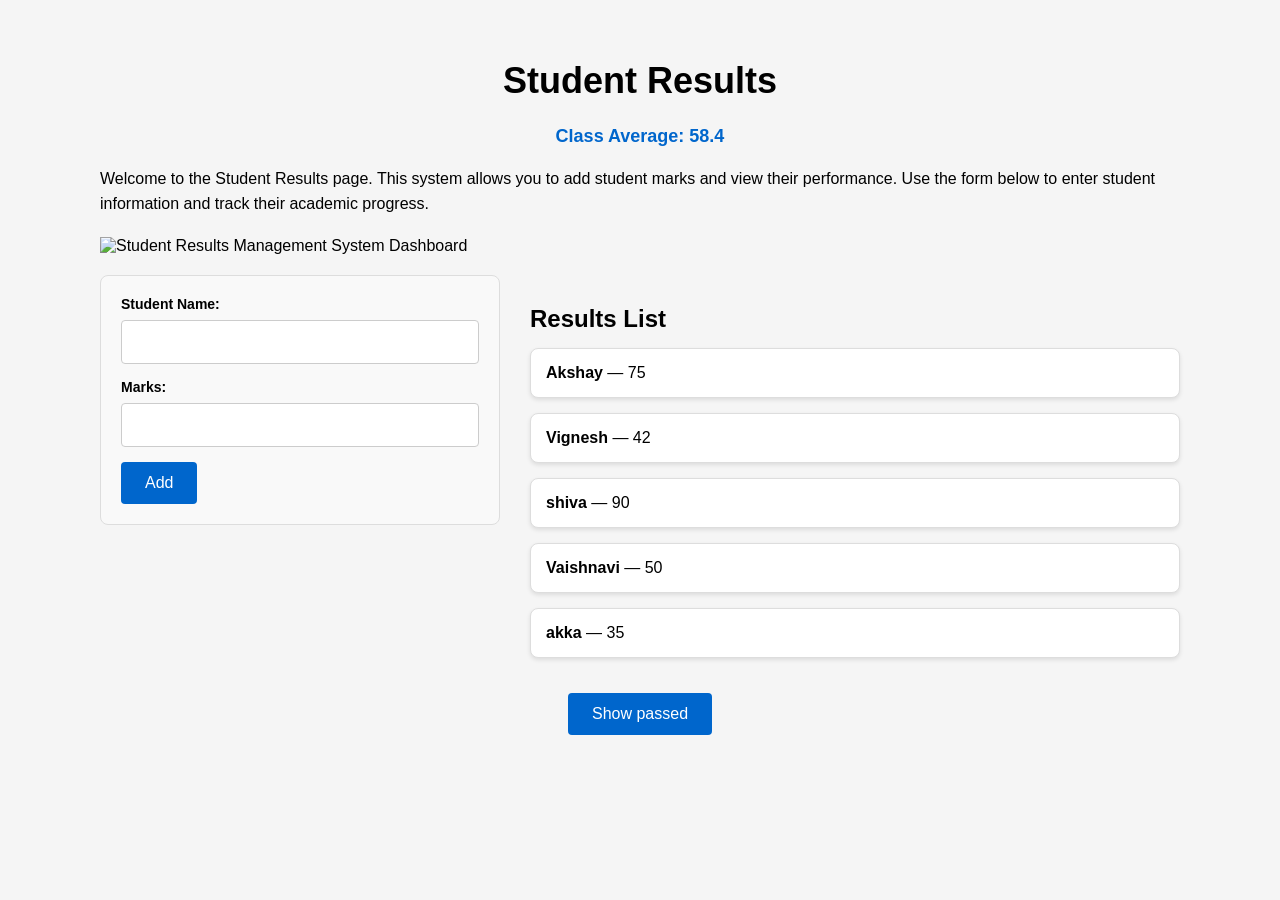
==== student-results.html @ baaf8b39 "Remove 'Visit Company Website' button from webpage Removed the clickable link button from both index" ====
<!DOCTYPE html>
<html lang="en">
<head>
    <meta charset="UTF-8">
    <meta name="viewport" content="width=device-width, initial-scale=1.0">
    <title>Student Results</title>
    <link rel="stylesheet" href="styles.css">
</head>
<body>
    <div class="container">
        <h1>Student Results</h1>
        <p id="classAverage">Class Average: </p>
        
        <p>Welcome to the Student Results page. This system allows you to add student marks and view their performance. Use the form below to enter student information and track their academic progress.</p>
        
        <img src="https://via.placeholder.com/400x200?text=Student+Results+System" alt="Student Results Management System Dashboard">
        
        <div class="main-content">
            <div class="form-container">
                <form>
                    <label for="studentName">Student Name:</label>
                    <input type="text" id="studentName" name="studentName" required>
                    
                    <label for="marks">Marks:</label>
                    <input type="number" id="marks" name="marks" required>
                    
                    <button type="button" id="addButton">Add</button>
                </form>
            </div>
            
            <div id="resultsContainer">
                <h2>Results List</h2>
                <ul id="resultsList"></ul>
            </div>
        </div>
        
        <button type="button" id="showPassedButton">Show passed</button>
    </div>
    <script src="script.js"></script>
</body>
</html>
---- styles.css ----
* {
    margin: 0;
    padding: 0;
    box-sizing: border-box;
}

body {
    font-family: Arial, sans-serif;
    padding: 15px;
    max-width: 1200px;
    margin: 0 auto;
    background-color: #f5f5f5;
}

.container {
    max-width: 1200px;
    margin: 0 auto;
    padding: 15px;
}

h1 {
    text-align: center;
    margin-bottom: 20px;
    font-size: 28px;
}

#classAverage {
    text-align: center;
    font-size: 18px;
    font-weight: bold;
    color: #0066cc;
    margin-bottom: 15px;
}

h2 {
    font-size: 24px;
    margin-bottom: 15px;
}

p {
    margin-bottom: 20px;
    line-height: 1.6;
    font-size: 16px;
}

img {
    display: block;
    margin: 20px auto;
    max-width: 100%;
    height: auto;
}

a {
    display: block;
    text-align: center;
    margin: 20px 0;
    color: #0066cc;
    text-decoration: none;
    font-size: 16px;
}

a:hover {
    text-decoration: underline;
}

.form-container {
    margin-bottom: 30px;
    width: 100%;
}

form {
    max-width: 100%;
    margin: 0 auto;
    padding: 20px;
    border: 1px solid #ddd;
    border-radius: 8px;
    background-color: #f9f9f9;
}

label {
    display: block;
    margin-bottom: 8px;
    font-weight: bold;
    font-size: 14px;
}

input[type="text"],
input[type="number"] {
    width: 100%;
    padding: 12px;
    margin-bottom: 15px;
    border: 1px solid #ccc;
    border-radius: 4px;
    font-size: 16px;
}

button {
    padding: 12px 24px;
    font-size: 16px;
    background-color: #0066cc;
    color: white;
    border: none;
    border-radius: 4px;
    cursor: pointer;
    transition: background-color 0.3s;
    width: 100%;
}

button:hover {
    background-color: #0052a3;
}

#resultsContainer {
    margin-top: 30px;
    width: 100%;
}

#resultsList {
    list-style: none;
}

.student-card {
    border: 1px solid #ddd;
    border-radius: 8px;
    padding: 15px;
    margin-bottom: 15px;
    background-color: white;
    box-shadow: 0 2px 4px rgba(0, 0, 0, 0.1);
}

.student-card .name {
    font-weight: bold;
    font-size: 18px;
    margin-bottom: 5px;
}

.student-card .marks {
    color: #66666615;
    margin-bottom: 5px;
    font-size: 16px;
}

.student-card .status {
    font-weight: bold;
    margin-top: 10px;
    font-size: 16px;
}

.student-card.passed .status {
    color: #28a745;
}

.student-card.failed .status {
    color: #dc3545;
}

#showPassedButton {
    margin-top: 20px;
    display: block;
    margin-left: auto;
    margin-right: auto;
    max-width: 300px;
}

.main-content {
    display: flex;
    flex-direction: column;
    gap: 30px;
}

/* Tablet styles */
@media (min-width: 576px) {
    body {
        padding: 20px;
    }

    .container {
        padding: 20px;
    }

    h1 {
        font-size: 32px;
    }

    button {
        width: auto;
    }

    #showPassedButton {
        width: auto;
    }
}

/* Desktop styles - side by side layout */
@media (min-width: 768px) {
    .main-content {
        flex-direction: row;
        align-items: flex-start;
    }

    .form-container {
        flex: 0 0 400px;
        max-width: 400px;
    }

    #resultsContainer {
        flex: 1;
    }

    form {
        margin: 0;
    }
}

/* Large desktop styles */
@media (min-width: 992px) {
    body {
        padding: 30px;
    }

    .container {
        padding: 30px;
    }

    h1 {
        font-size: 36px;
    }
}

/* Extra small screens */
@media (max-width: 360px) {
    body {
        padding: 10px;
    }

    .container {
        padding: 10px;
    }

    h1 {
        font-size: 24px;
    }

    h2 {
        font-size: 20px;
    }

    form {
        padding: 15px;
    }

    .student-card {
        padding: 12px;
    }

    button {
        padding: 10px 20px;
        font-size: 14px;
    }
}
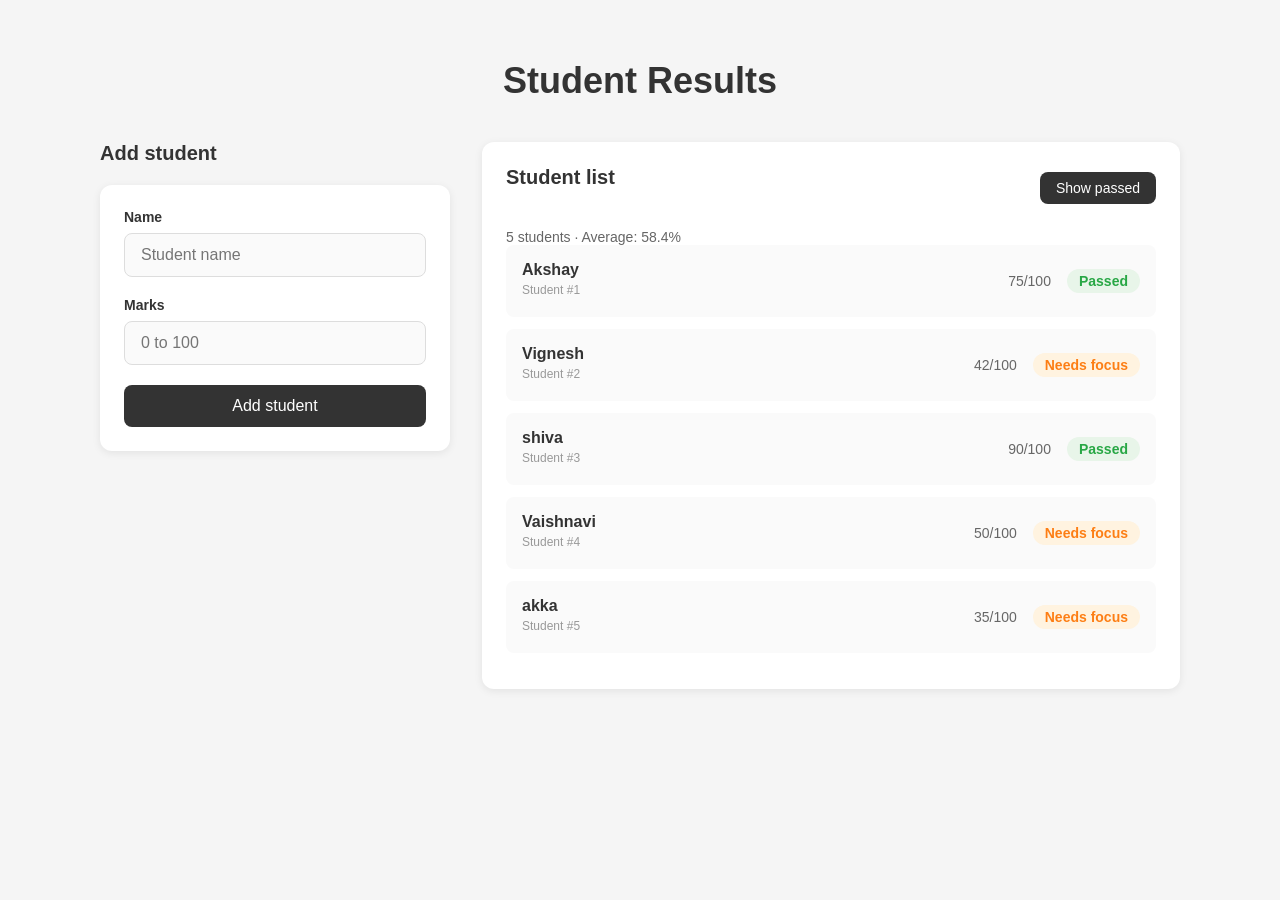
==== commit 7013e428: "Update UI to match demo design with modern card layout" ====
--- a/student-results.html
+++ b/student-results.html
@@ -9,32 +9,30 @@
 <body>
     <div class="container">
         <h1>Student Results</h1>
-        <p id="classAverage">Class Average: </p>
-        
-        <p>Welcome to the Student Results page. This system allows you to add student marks and view their performance. Use the form below to enter student information and track their academic progress.</p>
-        
-        <img src="https://via.placeholder.com/400x200?text=Student+Results+System" alt="Student Results Management System Dashboard">
         
         <div class="main-content">
             <div class="form-container">
+                <h2>Add student</h2>
                 <form>
-                    <label for="studentName">Student Name:</label>
-                    <input type="text" id="studentName" name="studentName" required>
+                    <label for="studentName">Name</label>
+                    <input type="text" id="studentName" name="studentName" placeholder="Student name" required>
                     
-                    <label for="marks">Marks:</label>
-                    <input type="number" id="marks" name="marks" required>
+                    <label for="marks">Marks</label>
+                    <input type="number" id="marks" name="marks" placeholder="0 to 100" required>
                     
-                    <button type="button" id="addButton">Add</button>
+                    <button type="button" id="addButton">Add student</button>
                 </form>
             </div>
             
             <div id="resultsContainer">
-                <h2>Results List</h2>
+                <div class="results-header">
+                    <h2>Student list</h2>
+                    <button type="button" id="showPassedButton">Show passed</button>
+                </div>
+                <div class="results-info" id="resultsInfo"></div>
                 <ul id="resultsList"></ul>
             </div>
         </div>
-        
-        <button type="button" id="showPassedButton">Show passed</button>
     </div>
     <script src="script.js"></script>
 </body>
--- a/styles.css
+++ b/styles.css
@@ -5,11 +5,12 @@
 }
 
 body {
-    font-family: Arial, sans-serif;
-    padding: 15px;
+    font-family: -apple-system, BlinkMacSystemFont, 'Segoe UI', Roboto, Oxygen, Ubuntu, Cantarell, sans-serif;
+    padding: 40px 20px;
     max-width: 1200px;
     margin: 0 auto;
     background-color: #f5f5f5;
+    color: #333;
 }
 
 .container {
@@ -20,48 +21,18 @@
 
 h1 {
     text-align: center;
+    margin-bottom: 40px;
+    font-size: 32px;
+    font-weight: 600;
+}
+
+h2 {
+    font-size: 20px;
     margin-bottom: 20px;
-    font-size: 28px;
-}
-
-#classAverage {
-    text-align: center;
-    font-size: 18px;
-    font-weight: bold;
-    color: #0066cc;
-    margin-bottom: 15px;
-}
-
-h2 {
-    font-size: 24px;
-    margin-bottom: 15px;
-}
-
-p {
-    margin-bottom: 20px;
-    line-height: 1.6;
-    font-size: 16px;
-}
-
-img {
-    display: block;
-    margin: 20px auto;
-    max-width: 100%;
-    height: auto;
-}
-
-a {
-    display: block;
-    text-align: center;
-    margin: 20px 0;
-    color: #0066cc;
-    text-decoration: none;
-    font-size: 16px;
-}
-
-a:hover {
-    text-decoration: underline;
-}
+    font-weight: 600;
+}
+
+
 
 .form-container {
     margin-bottom: 30px;
@@ -70,49 +41,77 @@
 
 form {
     max-width: 100%;
-    margin: 0 auto;
-    padding: 20px;
-    border: 1px solid #ddd;
-    border-radius: 8px;
-    background-color: #f9f9f9;
+    margin: 0;
+    padding: 24px;
+    border: none;
+    border-radius: 12px;
+    background-color: white;
+    box-shadow: 0 2px 8px rgba(0, 0, 0, 0.08);
 }
 
 label {
     display: block;
     margin-bottom: 8px;
-    font-weight: bold;
-    font-size: 14px;
+    font-weight: 600;
+    font-size: 14px;
+    color: #333;
 }
 
 input[type="text"],
 input[type="number"] {
     width: 100%;
-    padding: 12px;
-    margin-bottom: 15px;
-    border: 1px solid #ccc;
-    border-radius: 4px;
+    padding: 12px 16px;
+    margin-bottom: 20px;
+    border: 1px solid #ddd;
+    border-radius: 8px;
     font-size: 16px;
+    background-color: #fafafa;
+    transition: border-color 0.2s;
+}
+
+input[type="text"]:focus,
+input[type="number"]:focus {
+    outline: none;
+    border-color: #333;
+    background-color: white;
 }
 
 button {
     padding: 12px 24px;
     font-size: 16px;
-    background-color: #0066cc;
+    background-color: #333;
     color: white;
     border: none;
-    border-radius: 4px;
+    border-radius: 8px;
     cursor: pointer;
-    transition: background-color 0.3s;
-    width: 100%;
+    transition: background-color 0.2s;
+    width: 100%;
+    font-weight: 500;
 }
 
 button:hover {
-    background-color: #0052a3;
+    background-color: #000;
 }
 
 #resultsContainer {
-    margin-top: 30px;
-    width: 100%;
+    margin-top: 0;
+    width: 100%;
+    padding: 24px;
+    border-radius: 12px;
+    background-color: white;
+    box-shadow: 0 2px 8px rgba(0, 0, 0, 0.08);
+}
+
+.results-header {
+    display: flex;
+    justify-content: space-between;
+    align-items: center;
+    margin-bottom: 20px;
+}
+
+.results-info {
+    font-size: 14px;
+    color: #666;
 }
 
 #resultsList {
@@ -120,52 +119,73 @@
 }
 
 .student-card {
-    border: 1px solid #ddd;
+    border: none;
     border-radius: 8px;
-    padding: 15px;
-    margin-bottom: 15px;
-    background-color: white;
-    box-shadow: 0 2px 4px rgba(0, 0, 0, 0.1);
+    padding: 16px;
+    margin-bottom: 12px;
+    background-color: #fafafa;
+    display: flex;
+    justify-content: space-between;
+    align-items: center;
+}
+
+.student-card-info {
+    flex: 1;
 }
 
 .student-card .name {
-    font-weight: bold;
-    font-size: 18px;
-    margin-bottom: 5px;
+    font-weight: 600;
+    font-size: 16px;
+    margin-bottom: 4px;
+    color: #333;
+}
+
+.student-card .student-id {
+    font-size: 12px;
+    color: #999;
+    margin-bottom: 4px;
+}
+
+.student-card-right {
+    display: flex;
+    align-items: center;
+    gap: 16px;
 }
 
 .student-card .marks {
-    color: #66666615;
-    margin-bottom: 5px;
-    font-size: 16px;
+    color: #666;
+    font-size: 14px;
 }
 
 .student-card .status {
-    font-weight: bold;
-    margin-top: 10px;
-    font-size: 16px;
+    font-weight: 600;
+    font-size: 14px;
+    padding: 4px 12px;
+    border-radius: 20px;
 }
 
 .student-card.passed .status {
     color: #28a745;
+    background-color: #e8f5e9;
 }
 
 .student-card.failed .status {
-    color: #dc3545;
+    color: #fd7e14;
+    background-color: #fff3e0;
 }
 
 #showPassedButton {
-    margin-top: 20px;
-    display: block;
-    margin-left: auto;
-    margin-right: auto;
-    max-width: 300px;
+    margin-top: 0;
+    display: inline-block;
+    width: auto;
+    padding: 8px 16px;
+    font-size: 14px;
 }
 
 .main-content {
     display: flex;
     flex-direction: column;
-    gap: 30px;
+    gap: 24px;
 }
 
 /* Tablet styles */
@@ -180,14 +200,6 @@
 
     h1 {
         font-size: 32px;
-    }
-
-    button {
-        width: auto;
-    }
-
-    #showPassedButton {
-        width: auto;
     }
 }
 
@@ -196,11 +208,12 @@
     .main-content {
         flex-direction: row;
         align-items: flex-start;
+        gap: 32px;
     }
 
     .form-container {
-        flex: 0 0 400px;
-        max-width: 400px;
+        flex: 0 0 350px;
+        max-width: 350px;
     }
 
     #resultsContainer {
